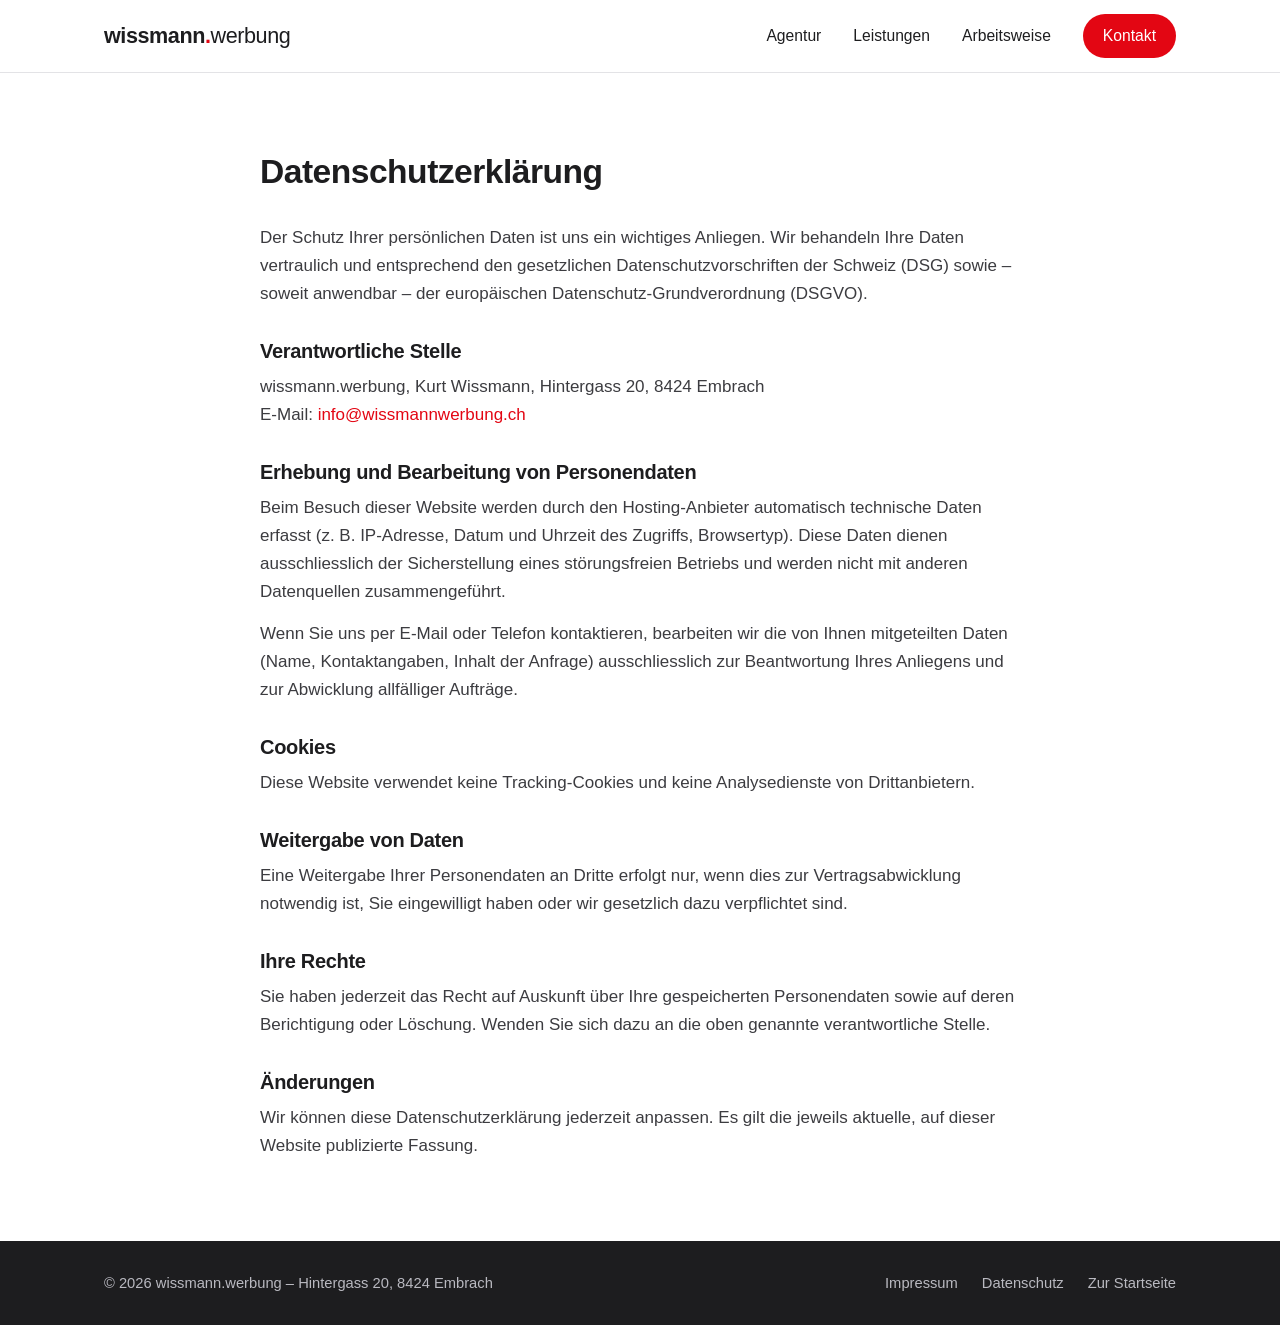
==== datenschutz.html @ 3ed04b6e "Statische Webseite für wissmann.werbung erstellen Startseite mit Agentur-, Leistungs-, Arbeitsweise-" ====
<!DOCTYPE html>
<html lang="de">
<head>
  <meta charset="UTF-8">
  <meta name="viewport" content="width=device-width, initial-scale=1.0">
  <title>Datenschutz – wissmann.werbung</title>
  <meta name="robots" content="noindex">
  <link rel="stylesheet" href="css/style.css">
  <link rel="icon" type="image/svg+xml" href="img/favicon.svg">
</head>
<body>

  <header class="site-header">
    <div class="container header-inner">
      <a href="index.html" class="logo">
        <span class="logo-main">wissmann</span><span class="logo-dot">.</span><span class="logo-sub">werbung</span>
      </a>
      <nav class="main-nav" id="mainNav">
        <a href="index.html#agentur">Agentur</a>
        <a href="index.html#leistungen">Leistungen</a>
        <a href="index.html#arbeitsweise">Arbeitsweise</a>
        <a href="index.html#kontakt" class="nav-cta">Kontakt</a>
      </nav>
      <button class="nav-toggle" id="navToggle" aria-label="Menü öffnen" aria-expanded="false">
        <span></span><span></span><span></span>
      </button>
    </div>
  </header>

  <main class="container page-content">
    <h1>Datenschutzerklärung</h1>

    <p>
      Der Schutz Ihrer persönlichen Daten ist uns ein wichtiges Anliegen. Wir behandeln
      Ihre Daten vertraulich und entsprechend den gesetzlichen Datenschutzvorschriften
      der Schweiz (DSG) sowie – soweit anwendbar – der europäischen
      Datenschutz-Grundverordnung (DSGVO).
    </p>

    <h2>Verantwortliche Stelle</h2>
    <p>
      wissmann.werbung, Kurt Wissmann, Hintergass 20, 8424 Embrach<br>
      E-Mail: <a href="mailto:info@wissmannwerbung.ch">info@wissmannwerbung.ch</a>
    </p>

    <h2>Erhebung und Bearbeitung von Personendaten</h2>
    <p>
      Beim Besuch dieser Website werden durch den Hosting-Anbieter automatisch
      technische Daten erfasst (z.&nbsp;B. IP-Adresse, Datum und Uhrzeit des Zugriffs,
      Browsertyp). Diese Daten dienen ausschliesslich der Sicherstellung eines
      störungsfreien Betriebs und werden nicht mit anderen Datenquellen zusammengeführt.
    </p>
    <p>
      Wenn Sie uns per E-Mail oder Telefon kontaktieren, bearbeiten wir die von Ihnen
      mitgeteilten Daten (Name, Kontaktangaben, Inhalt der Anfrage) ausschliesslich zur
      Beantwortung Ihres Anliegens und zur Abwicklung allfälliger Aufträge.
    </p>

    <h2>Cookies</h2>
    <p>
      Diese Website verwendet keine Tracking-Cookies und keine Analysedienste von
      Drittanbietern.
    </p>

    <h2>Weitergabe von Daten</h2>
    <p>
      Eine Weitergabe Ihrer Personendaten an Dritte erfolgt nur, wenn dies zur
      Vertragsabwicklung notwendig ist, Sie eingewilligt haben oder wir gesetzlich dazu
      verpflichtet sind.
    </p>

    <h2>Ihre Rechte</h2>
    <p>
      Sie haben jederzeit das Recht auf Auskunft über Ihre gespeicherten Personendaten
      sowie auf deren Berichtigung oder Löschung. Wenden Sie sich dazu an die oben
      genannte verantwortliche Stelle.
    </p>

    <h2>Änderungen</h2>
    <p>
      Wir können diese Datenschutzerklärung jederzeit anpassen. Es gilt die jeweils
      aktuelle, auf dieser Website publizierte Fassung.
    </p>
  </main>

  <footer class="site-footer">
    <div class="container footer-inner">
      <p>© <span id="year">2026</span> wissmann.werbung – Hintergass 20, 8424 Embrach</p>
      <nav class="footer-nav">
        <a href="impressum.html">Impressum</a>
        <a href="datenschutz.html">Datenschutz</a>
        <a href="index.html">Zur Startseite</a>
      </nav>
    </div>
  </footer>

  <script src="js/main.js"></script>
</body>
</html>
---- css/style.css ----
/* =========================================================
   wissmann.werbung – Stylesheet
   Schweizer Typografie: klar, reduziert, kräftiger Akzent
   ========================================================= */

:root {
  --color-ink: #1d1d1f;
  --color-body: #3c3c40;
  --color-muted: #77777d;
  --color-accent: #e30613;      /* kräftiges Werbe-Rot */
  --color-accent-dark: #b3050f;
  --color-bg: #ffffff;
  --color-bg-alt: #f4f4f5;
  --color-line: #e3e3e6;
  --font-stack: "Helvetica Neue", Helvetica, Arial, "Segoe UI", sans-serif;
  --container: 1120px;
  --radius: 10px;
}

* { margin: 0; padding: 0; box-sizing: border-box; }

html { scroll-behavior: smooth; }

body {
  font-family: var(--font-stack);
  color: var(--color-body);
  background: var(--color-bg);
  line-height: 1.65;
  font-size: 17px;
  -webkit-font-smoothing: antialiased;
}

.container {
  max-width: var(--container);
  margin: 0 auto;
  padding: 0 24px;
}

h1, h2, h3 {
  color: var(--color-ink);
  line-height: 1.15;
  letter-spacing: -0.015em;
}

.accent { color: var(--color-accent); }

a { color: var(--color-accent); text-decoration: none; }
a:hover { color: var(--color-accent-dark); }

/* ===== Header ===== */
.site-header {
  position: sticky;
  top: 0;
  z-index: 100;
  background: rgba(255, 255, 255, 0.94);
  backdrop-filter: blur(8px);
  border-bottom: 1px solid var(--color-line);
}

.header-inner {
  display: flex;
  align-items: center;
  justify-content: space-between;
  height: 72px;
}

.logo {
  font-size: 1.35rem;
  font-weight: 700;
  letter-spacing: -0.02em;
  color: var(--color-ink);
}
.logo:hover { color: var(--color-ink); }
.logo-dot { color: var(--color-accent); }
.logo-sub { font-weight: 300; }

.main-nav {
  display: flex;
  align-items: center;
  gap: 32px;
}

.main-nav a {
  color: var(--color-ink);
  font-weight: 500;
  font-size: 0.98rem;
}
.main-nav a:hover { color: var(--color-accent); }

.nav-cta {
  background: var(--color-accent);
  color: #fff !important;
  padding: 9px 20px;
  border-radius: 999px;
  transition: background 0.2s;
}
.nav-cta:hover { background: var(--color-accent-dark); }

.nav-toggle {
  display: none;
  flex-direction: column;
  gap: 5px;
  background: none;
  border: 0;
  cursor: pointer;
  padding: 8px;
}
.nav-toggle span {
  display: block;
  width: 24px;
  height: 2px;
  background: var(--color-ink);
  transition: transform 0.25s, opacity 0.25s;
}

/* ===== Hero ===== */
.hero {
  position: relative;
  padding: 110px 0 120px;
  background:
    radial-gradient(1000px 500px at 85% -10%, rgba(227, 6, 19, 0.07), transparent 60%),
    var(--color-bg);
  overflow: hidden;
}

.hero-inner { max-width: 780px; }

.hero-kicker {
  text-transform: uppercase;
  letter-spacing: 0.14em;
  font-size: 0.82rem;
  font-weight: 700;
  color: var(--color-accent);
  margin-bottom: 18px;
}

.hero h1 {
  font-size: clamp(2.2rem, 5vw, 3.6rem);
  font-weight: 800;
  margin-bottom: 24px;
}

.hero-lead {
  font-size: 1.15rem;
  color: var(--color-muted);
  max-width: 620px;
  margin-bottom: 36px;
}

.hero-actions { display: flex; gap: 14px; flex-wrap: wrap; }

.hero-stripe {
  position: absolute;
  right: -60px;
  bottom: -40px;
  width: 340px;
  height: 340px;
  background: linear-gradient(135deg, var(--color-accent), #ff5a3c);
  transform: rotate(12deg);
  border-radius: 48px;
  opacity: 0.09;
}

/* ===== Buttons ===== */
.btn {
  display: inline-block;
  padding: 13px 28px;
  border-radius: 999px;
  font-weight: 600;
  font-size: 1rem;
  transition: background 0.2s, color 0.2s, border-color 0.2s;
}

.btn-primary {
  background: var(--color-accent);
  color: #fff;
}
.btn-primary:hover { background: var(--color-accent-dark); color: #fff; }

.btn-outline {
  border: 2px solid var(--color-ink);
  color: var(--color-ink);
}
.btn-outline:hover {
  border-color: var(--color-accent);
  color: var(--color-accent);
}

.btn-light {
  background: #fff;
  color: var(--color-accent);
}
.btn-light:hover { background: #f3f3f3; color: var(--color-accent-dark); }

/* ===== Sections ===== */
.section { padding: 96px 0; }
.section-alt { background: var(--color-bg-alt); }

.section-head { margin-bottom: 52px; max-width: 720px; }

.section-kicker {
  text-transform: uppercase;
  letter-spacing: 0.14em;
  font-size: 0.8rem;
  font-weight: 700;
  color: var(--color-accent);
  margin-bottom: 12px;
}

.section-head h2 {
  font-size: clamp(1.7rem, 3.4vw, 2.5rem);
  font-weight: 800;
}

/* ===== Agentur ===== */
.two-col {
  display: grid;
  grid-template-columns: 1.4fr 1fr;
  gap: 56px;
  align-items: start;
}

.two-col p + p { margin-top: 18px; }

.fact-card {
  background: var(--color-bg-alt);
  border-radius: var(--radius);
  padding: 32px;
  border-top: 4px solid var(--color-accent);
}

.fact-list { list-style: none; }
.fact-list li {
  display: flex;
  justify-content: space-between;
  gap: 16px;
  padding: 12px 0;
  border-bottom: 1px solid var(--color-line);
  font-size: 0.97rem;
}
.fact-list li:last-child { border-bottom: 0; }
.fact-list strong { color: var(--color-ink); font-weight: 600; }
.fact-list span { text-align: right; color: var(--color-muted); }

/* ===== Leistungen ===== */
.cards {
  display: grid;
  grid-template-columns: repeat(3, 1fr);
  gap: 26px;
}

.card {
  background: #fff;
  border-radius: var(--radius);
  padding: 34px 30px;
  border: 1px solid var(--color-line);
  transition: transform 0.2s, box-shadow 0.2s;
}
.card:hover {
  transform: translateY(-4px);
  box-shadow: 0 14px 34px rgba(0, 0, 0, 0.08);
}

.card-icon {
  width: 52px;
  height: 52px;
  border-radius: 12px;
  background: rgba(227, 6, 19, 0.09);
  color: var(--color-accent);
  display: flex;
  align-items: center;
  justify-content: center;
  margin-bottom: 20px;
}
.card-icon svg { width: 28px; height: 28px; }

.card h3 { font-size: 1.15rem; margin-bottom: 10px; }
.card p { font-size: 0.96rem; color: var(--color-muted); }

/* ===== Arbeitsweise ===== */
.steps {
  list-style: none;
  display: grid;
  grid-template-columns: repeat(4, 1fr);
  gap: 26px;
  counter-reset: step;
}

.step {
  position: relative;
  padding: 28px 24px;
  background: var(--color-bg-alt);
  border-radius: var(--radius);
}

.step-num {
  display: inline-flex;
  align-items: center;
  justify-content: center;
  width: 40px;
  height: 40px;
  border-radius: 50%;
  background: var(--color-accent);
  color: #fff;
  font-weight: 700;
  margin-bottom: 16px;
}

.step h3 { font-size: 1.08rem; margin-bottom: 8px; }
.step p { font-size: 0.94rem; color: var(--color-muted); }

/* ===== CTA-Banner ===== */
.cta-banner {
  background: linear-gradient(120deg, var(--color-accent), #c00510 60%, #8f040c);
  color: #fff;
  padding: 76px 0;
}

.cta-inner { text-align: center; max-width: 640px; }
.cta-inner h2 { color: #fff; font-size: clamp(1.6rem, 3vw, 2.3rem); margin-bottom: 12px; }
.cta-inner p { opacity: 0.9; margin-bottom: 30px; }

/* ===== Kontakt ===== */
.contact-grid {
  display: grid;
  grid-template-columns: repeat(3, 1fr);
  gap: 26px;
}

.contact-block {
  background: var(--color-bg-alt);
  border-radius: var(--radius);
  padding: 32px 30px;
}

.contact-block h3 {
  font-size: 0.85rem;
  text-transform: uppercase;
  letter-spacing: 0.1em;
  color: var(--color-accent);
  margin-bottom: 8px;
}
.contact-block h3 + p { margin-bottom: 18px; }
.contact-block p:last-child { margin-bottom: 0; }
.contact-note { font-size: 0.88rem; color: var(--color-muted); }

/* ===== Footer ===== */
.site-footer {
  background: var(--color-ink);
  color: #b9b9c0;
  padding: 30px 0;
  font-size: 0.92rem;
}

.footer-inner {
  display: flex;
  justify-content: space-between;
  align-items: center;
  gap: 20px;
  flex-wrap: wrap;
}

.footer-nav { display: flex; gap: 24px; }
.footer-nav a { color: #b9b9c0; }
.footer-nav a:hover { color: #fff; }

/* ===== Unterseiten (Impressum / Datenschutz) ===== */
.page-content { padding: 80px 0; max-width: 760px; }
.page-content h1 { font-size: 2.1rem; font-weight: 800; margin-bottom: 32px; }
.page-content h2 { font-size: 1.25rem; margin: 32px 0 10px; }
.page-content p + p { margin-top: 14px; }

/* ===== Responsive ===== */
@media (max-width: 920px) {
  .cards { grid-template-columns: repeat(2, 1fr); }
  .steps { grid-template-columns: repeat(2, 1fr); }
  .contact-grid { grid-template-columns: 1fr; }
  .two-col { grid-template-columns: 1fr; gap: 36px; }
}

@media (max-width: 640px) {
  .section { padding: 64px 0; }
  .hero { padding: 72px 0 84px; }
  .cards, .steps { grid-template-columns: 1fr; }

  .nav-toggle { display: flex; }

  .main-nav {
    position: absolute;
    top: 72px;
    left: 0;
    right: 0;
    flex-direction: column;
    align-items: stretch;
    gap: 0;
    background: #fff;
    border-bottom: 1px solid var(--color-line);
    display: none;
  }
  .main-nav.open { display: flex; }
  .main-nav a {
    padding: 16px 24px;
    border-top: 1px solid var(--color-line);
  }
  .nav-cta { border-radius: 0; text-align: center; }
}
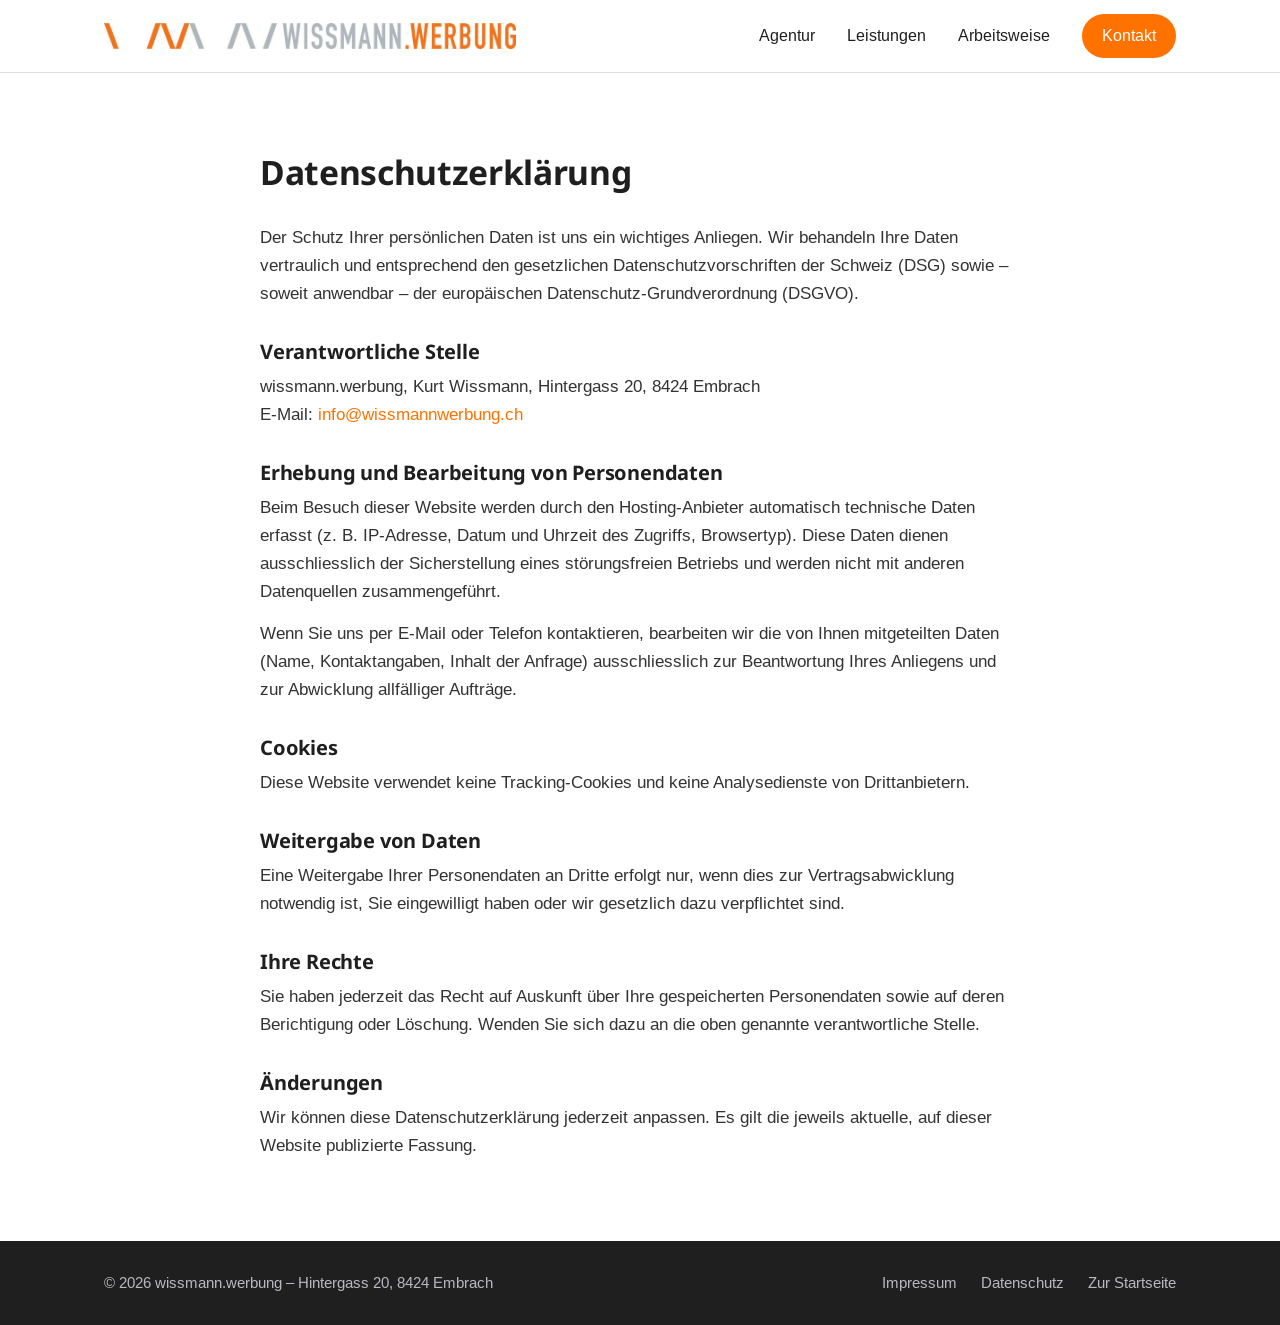
==== commit d7b07bb9: "Design an echte Markenidentität angleichen (Orange, Arimo/Droid Sans, Logo) Akzentfarbe von Rot (#e3" ====
--- a/datenschutz.html
+++ b/datenschutz.html
@@ -5,6 +5,9 @@
   <meta name="viewport" content="width=device-width, initial-scale=1.0">
   <title>Datenschutz – wissmann.werbung</title>
   <meta name="robots" content="noindex">
+  <link rel="preconnect" href="https://fonts.googleapis.com">
+  <link rel="preconnect" href="https://fonts.gstatic.com" crossorigin>
+  <link href="https://fonts.googleapis.com/css2?family=Arimo:ital,wght@0,400;0,500;0,600;0,700;1,400&family=Droid+Sans:wght@400;700&display=swap" rel="stylesheet">
   <link rel="stylesheet" href="css/style.css">
   <link rel="icon" type="image/svg+xml" href="img/favicon.svg">
 </head>
@@ -13,7 +16,7 @@
   <header class="site-header">
     <div class="container header-inner">
       <a href="index.html" class="logo">
-        <span class="logo-main">wissmann</span><span class="logo-dot">.</span><span class="logo-sub">werbung</span>
+        <img src="img/logo.jpg" alt="wissmann.werbung" width="460" height="29">
       </a>
       <nav class="main-nav" id="mainNav">
         <a href="index.html#agentur">Agentur</a>
--- a/css/style.css
+++ b/css/style.css
@@ -4,15 +4,16 @@
    ========================================================= */
 
 :root {
-  --color-ink: #1d1d1f;
-  --color-body: #3c3c40;
-  --color-muted: #77777d;
-  --color-accent: #e30613;      /* kräftiges Werbe-Rot */
-  --color-accent-dark: #b3050f;
+  --color-ink: #1f1f1f;
+  --color-body: #333333;
+  --color-muted: #666666;
+  --color-accent: #ff7200;      /* Marken-Orange (Signalfarbe) */
+  --color-accent-dark: #e56600; /* dunklere Orange-Variante für Hover */
   --color-bg: #ffffff;
-  --color-bg-alt: #f4f4f5;
-  --color-line: #e3e3e6;
-  --font-stack: "Helvetica Neue", Helvetica, Arial, "Segoe UI", sans-serif;
+  --color-bg-alt: #f3f3f3;
+  --color-line: #dddddd;
+  --font-stack: "Arimo", Helvetica, Arial, "Lucida Grande", sans-serif;
+  --font-heading: "Droid Sans", "Arimo", Helvetica, Arial, sans-serif;
   --container: 1120px;
   --radius: 10px;
 }
@@ -37,9 +38,10 @@
 }
 
 h1, h2, h3 {
+  font-family: var(--font-heading);
   color: var(--color-ink);
   line-height: 1.15;
-  letter-spacing: -0.015em;
+  letter-spacing: -0.01em;
 }
 
 .accent { color: var(--color-accent); }
@@ -65,14 +67,15 @@
 }
 
 .logo {
-  font-size: 1.35rem;
-  font-weight: 700;
-  letter-spacing: -0.02em;
-  color: var(--color-ink);
-}
-.logo:hover { color: var(--color-ink); }
-.logo-dot { color: var(--color-accent); }
-.logo-sub { font-weight: 300; }
+  display: flex;
+  align-items: center;
+}
+.logo img {
+  height: 26px;
+  width: auto;
+  max-width: 70vw;
+  display: block;
+}
 
 .main-nav {
   display: flex;
@@ -118,7 +121,7 @@
   position: relative;
   padding: 110px 0 120px;
   background:
-    radial-gradient(1000px 500px at 85% -10%, rgba(227, 6, 19, 0.07), transparent 60%),
+    radial-gradient(1000px 500px at 85% -10%, rgba(255, 114, 0, 0.10), transparent 60%),
     var(--color-bg);
   overflow: hidden;
 }
@@ -136,7 +139,7 @@
 
 .hero h1 {
   font-size: clamp(2.2rem, 5vw, 3.6rem);
-  font-weight: 800;
+  font-weight: 700;
   margin-bottom: 24px;
 }
 
@@ -155,10 +158,10 @@
   bottom: -40px;
   width: 340px;
   height: 340px;
-  background: linear-gradient(135deg, var(--color-accent), #ff5a3c);
+  background: linear-gradient(135deg, var(--color-accent), #ffb066);
   transform: rotate(12deg);
   border-radius: 48px;
-  opacity: 0.09;
+  opacity: 0.12;
 }
 
 /* ===== Buttons ===== */
@@ -209,7 +212,7 @@
 
 .section-head h2 {
   font-size: clamp(1.7rem, 3.4vw, 2.5rem);
-  font-weight: 800;
+  font-weight: 700;
 }
 
 /* ===== Agentur ===== */
@@ -265,7 +268,7 @@
   width: 52px;
   height: 52px;
   border-radius: 12px;
-  background: rgba(227, 6, 19, 0.09);
+  background: rgba(255, 114, 0, 0.12);
   color: var(--color-accent);
   display: flex;
   align-items: center;
@@ -311,7 +314,7 @@
 
 /* ===== CTA-Banner ===== */
 .cta-banner {
-  background: linear-gradient(120deg, var(--color-accent), #c00510 60%, #8f040c);
+  background: linear-gradient(120deg, var(--color-accent), #ff8f33 55%, #e56600);
   color: #fff;
   padding: 76px 0;
 }
@@ -366,7 +369,7 @@
 
 /* ===== Unterseiten (Impressum / Datenschutz) ===== */
 .page-content { padding: 80px 0; max-width: 760px; }
-.page-content h1 { font-size: 2.1rem; font-weight: 800; margin-bottom: 32px; }
+.page-content h1 { font-size: 2.1rem; font-weight: 700; margin-bottom: 32px; }
 .page-content h2 { font-size: 1.25rem; margin: 32px 0 10px; }
 .page-content p + p { margin-top: 14px; }
 
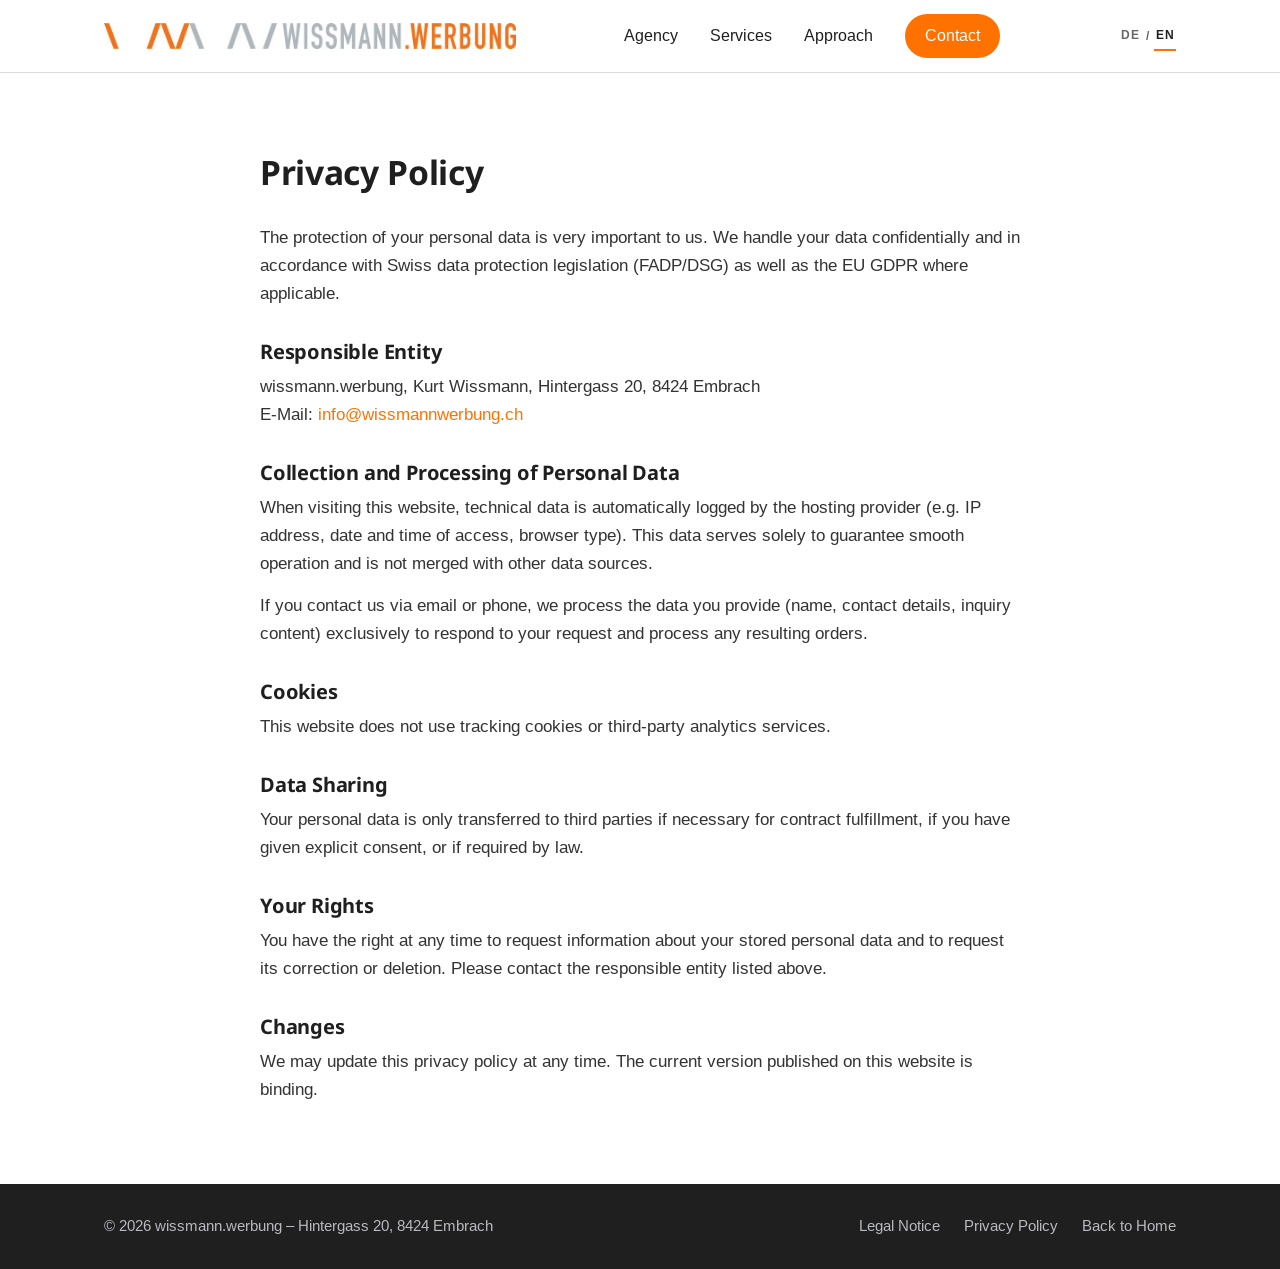
==== commit d2592163: "Add German and English language support" ====
--- a/datenschutz.html
+++ b/datenschutz.html
@@ -11,7 +11,7 @@
   <link rel="stylesheet" href="css/style.css">
   <link rel="icon" type="image/svg+xml" href="img/favicon.svg">
 </head>
-<body>
+<body data-page="datenschutz">
 
   <header class="site-header">
     <div class="container header-inner">
@@ -24,6 +24,11 @@
         <a href="index.html#arbeitsweise">Arbeitsweise</a>
         <a href="index.html#kontakt" class="nav-cta">Kontakt</a>
       </nav>
+      <div class="lang-switcher" aria-label="Sprache / Language">
+        <button type="button" class="lang-btn" data-lang="de" aria-label="Deutsch">DE</button>
+        <span aria-hidden="true">/</span>
+        <button type="button" class="lang-btn" data-lang="en" aria-label="English">EN</button>
+      </div>
       <button class="nav-toggle" id="navToggle" aria-label="Menü öffnen" aria-expanded="false">
         <span></span><span></span><span></span>
       </button>
@@ -97,6 +102,7 @@
     </div>
   </footer>
 
+  <script src="js/i18n.js"></script>
   <script src="js/main.js"></script>
 </body>
 </html>
--- a/css/style.css
+++ b/css/style.css
@@ -108,6 +108,35 @@
   cursor: pointer;
   padding: 8px;
 }
+
+.lang-switcher {
+  display: flex;
+  align-items: center;
+  gap: 0.3rem;
+  margin-left: 0.75rem;
+  color: var(--color-muted);
+  font-size: 0.75rem;
+  font-weight: 700;
+  letter-spacing: 0.06em;
+}
+
+.lang-btn {
+  padding: 0.25rem 0.1rem;
+  border: 0;
+  border-bottom: 2px solid transparent;
+  background: none;
+  color: inherit;
+  font: inherit;
+  letter-spacing: inherit;
+  cursor: pointer;
+}
+
+.lang-btn:hover,
+.lang-btn:focus-visible,
+.lang-btn.is-active {
+  border-bottom-color: var(--color-accent);
+  color: var(--color-ink);
+}
 .nav-toggle span {
   display: block;
   width: 24px;
@@ -152,18 +181,6 @@
 
 .hero-actions { display: flex; gap: 14px; flex-wrap: wrap; }
 
-.hero-stripe {
-  position: absolute;
-  right: -60px;
-  bottom: -40px;
-  width: 340px;
-  height: 340px;
-  background: linear-gradient(135deg, var(--color-accent), #ffb066);
-  transform: rotate(12deg);
-  border-radius: 48px;
-  opacity: 0.12;
-}
-
 /* ===== Buttons ===== */
 .btn {
   display: inline-block;
@@ -347,6 +364,201 @@
 .contact-block p:last-child { margin-bottom: 0; }
 .contact-note { font-size: 0.88rem; color: var(--color-muted); }
 
+.section-intro {
+  margin-top: 16px;
+  font-size: 1.05rem;
+  color: var(--color-muted);
+}
+
+/* ===== Portfolio / Impressionen ===== */
+.pf-filters {
+  display: flex;
+  flex-wrap: wrap;
+  gap: 10px;
+  margin-bottom: 8px;
+}
+.pf-filter {
+  font-family: inherit;
+  font-size: 0.92rem;
+  font-weight: 500;
+  color: var(--color-ink);
+  background: #fff;
+  border: 1px solid var(--color-line);
+  border-radius: 999px;
+  padding: 9px 18px;
+  cursor: pointer;
+  transition: background 0.18s, color 0.18s, border-color 0.18s;
+}
+.pf-filter:hover { border-color: var(--color-accent); color: var(--color-accent); }
+.pf-filter.is-active {
+  background: var(--color-accent);
+  border-color: var(--color-accent);
+  color: #fff;
+}
+
+.pf-hint {
+  margin-top: 8px;
+  color: var(--color-muted);
+  font-size: 0.97rem;
+}
+.pf-hint[hidden] { display: none; }
+
+.pf-group { margin-top: 40px; }
+.pf-group[hidden] { display: none; }
+
+.pf-group-head { margin-bottom: 22px; max-width: 720px; }
+.pf-group-head h3 {
+  font-size: 1.4rem;
+  position: relative;
+  padding-left: 16px;
+}
+.pf-group-head h3::before {
+  content: "";
+  position: absolute;
+  left: 0;
+  top: 0.15em;
+  bottom: 0.15em;
+  width: 4px;
+  border-radius: 2px;
+  background: var(--color-accent);
+}
+.pf-group-head p {
+  margin-top: 8px;
+  font-size: 0.97rem;
+  color: var(--color-muted);
+}
+
+.pf-grid {
+  display: grid;
+  grid-template-columns: repeat(3, 1fr);
+  gap: 22px;
+}
+
+.pf-item {
+  margin: 0;
+  background: #fff;
+  border: 1px solid var(--color-line);
+  border-radius: var(--radius);
+  overflow: hidden;
+  cursor: zoom-in;
+  transition: transform 0.2s, box-shadow 0.2s;
+}
+.pf-item:hover {
+  transform: translateY(-4px);
+  box-shadow: 0 14px 34px rgba(0, 0, 0, 0.10);
+}
+.pf-item img {
+  display: block;
+  width: 100%;
+  height: auto;
+  aspect-ratio: 3 / 2;
+  object-fit: cover;
+  background: var(--color-bg-alt);
+}
+.pf-item figcaption {
+  padding: 12px 16px;
+  font-size: 0.9rem;
+  color: var(--color-ink);
+  font-weight: 500;
+}
+
+/* ===== Referenzen / Kunden ===== */
+.client-grid {
+  list-style: none;
+  display: grid;
+  grid-template-columns: repeat(3, 1fr);
+  gap: 1px;
+  background: var(--color-line);
+  border: 1px solid var(--color-line);
+  border-radius: var(--radius);
+  overflow: hidden;
+}
+.client-grid li {
+  background: #fff;
+  padding: 18px 22px;
+  font-size: 0.97rem;
+  color: var(--color-muted);
+  display: flex;
+  align-items: center;
+}
+.client-grid li a {
+  color: var(--color-ink);
+  font-weight: 500;
+}
+.client-grid li a:hover { color: var(--color-accent); }
+
+/* ===== Team ===== */
+.team-grid {
+  display: grid;
+  grid-template-columns: repeat(4, 1fr);
+  gap: 26px;
+}
+.team-card {
+  background: #fff;
+  border: 1px solid var(--color-line);
+  border-radius: var(--radius);
+  padding: 30px 26px;
+  border-top: 4px solid var(--color-accent);
+}
+.team-card-partner { border-top-color: var(--color-ink); }
+.team-card h3 { font-size: 1.15rem; margin-bottom: 4px; }
+.team-role {
+  font-size: 0.82rem;
+  text-transform: uppercase;
+  letter-spacing: 0.08em;
+  font-weight: 700;
+  color: var(--color-accent);
+  margin-bottom: 12px;
+}
+.team-card-partner .team-role { color: var(--color-ink); }
+.team-card p:last-child { font-size: 0.94rem; color: var(--color-muted); }
+
+/* ===== Lightbox ===== */
+.lightbox {
+  position: fixed;
+  inset: 0;
+  z-index: 200;
+  display: none;
+  align-items: center;
+  justify-content: center;
+  padding: 24px;
+  background: rgba(20, 20, 20, 0.9);
+}
+.lightbox.open { display: flex; }
+.lightbox figure {
+  margin: 0;
+  max-width: 1000px;
+  width: 100%;
+  text-align: center;
+}
+.lightbox img {
+  max-width: 100%;
+  max-height: 82vh;
+  border-radius: var(--radius);
+  box-shadow: 0 20px 60px rgba(0, 0, 0, 0.5);
+}
+.lightbox figcaption {
+  color: #fff;
+  margin-top: 14px;
+  font-size: 0.95rem;
+}
+.lightbox-close {
+  position: absolute;
+  top: 18px;
+  right: 22px;
+  width: 44px;
+  height: 44px;
+  border: 0;
+  border-radius: 50%;
+  background: rgba(255, 255, 255, 0.12);
+  color: #fff;
+  font-size: 1.6rem;
+  line-height: 1;
+  cursor: pointer;
+  transition: background 0.2s;
+}
+.lightbox-close:hover { background: var(--color-accent); }
+
 /* ===== Footer ===== */
 .site-footer {
   background: var(--color-ink);
@@ -379,13 +591,12 @@
   .steps { grid-template-columns: repeat(2, 1fr); }
   .contact-grid { grid-template-columns: 1fr; }
   .two-col { grid-template-columns: 1fr; gap: 36px; }
-}
-
-@media (max-width: 640px) {
-  .section { padding: 64px 0; }
-  .hero { padding: 72px 0 84px; }
-  .cards, .steps { grid-template-columns: 1fr; }
-
+  .pf-grid { grid-template-columns: repeat(2, 1fr); }
+  .client-grid { grid-template-columns: repeat(2, 1fr); }
+  .team-grid { grid-template-columns: repeat(2, 1fr); }
+}
+
+@media (max-width: 820px) {
   .nav-toggle { display: flex; }
 
   .main-nav {
@@ -406,4 +617,36 @@
     border-top: 1px solid var(--color-line);
   }
   .nav-cta { border-radius: 0; text-align: center; }
-}
+  .lang-switcher { margin-left: auto; margin-right: 0.5rem; }
+}
+
+@media (max-width: 640px) {
+  .section { padding: 64px 0; }
+  .hero { padding: 72px 0 84px; }
+  .cards, .steps { grid-template-columns: 1fr; }
+  .pf-grid { grid-template-columns: repeat(2, 1fr); gap: 14px; }
+  .pf-item figcaption { padding: 10px 12px; font-size: 0.85rem; }
+  .client-grid { grid-template-columns: 1fr; }
+  .team-grid { grid-template-columns: 1fr; }
+
+  .nav-toggle { display: flex; }
+
+  .main-nav {
+    position: absolute;
+    top: 72px;
+    left: 0;
+    right: 0;
+    flex-direction: column;
+    align-items: stretch;
+    gap: 0;
+    background: #fff;
+    border-bottom: 1px solid var(--color-line);
+    display: none;
+  }
+  .main-nav.open { display: flex; }
+  .main-nav a {
+    padding: 16px 24px;
+    border-top: 1px solid var(--color-line);
+  }
+  .nav-cta { border-radius: 0; text-align: center; }
+}
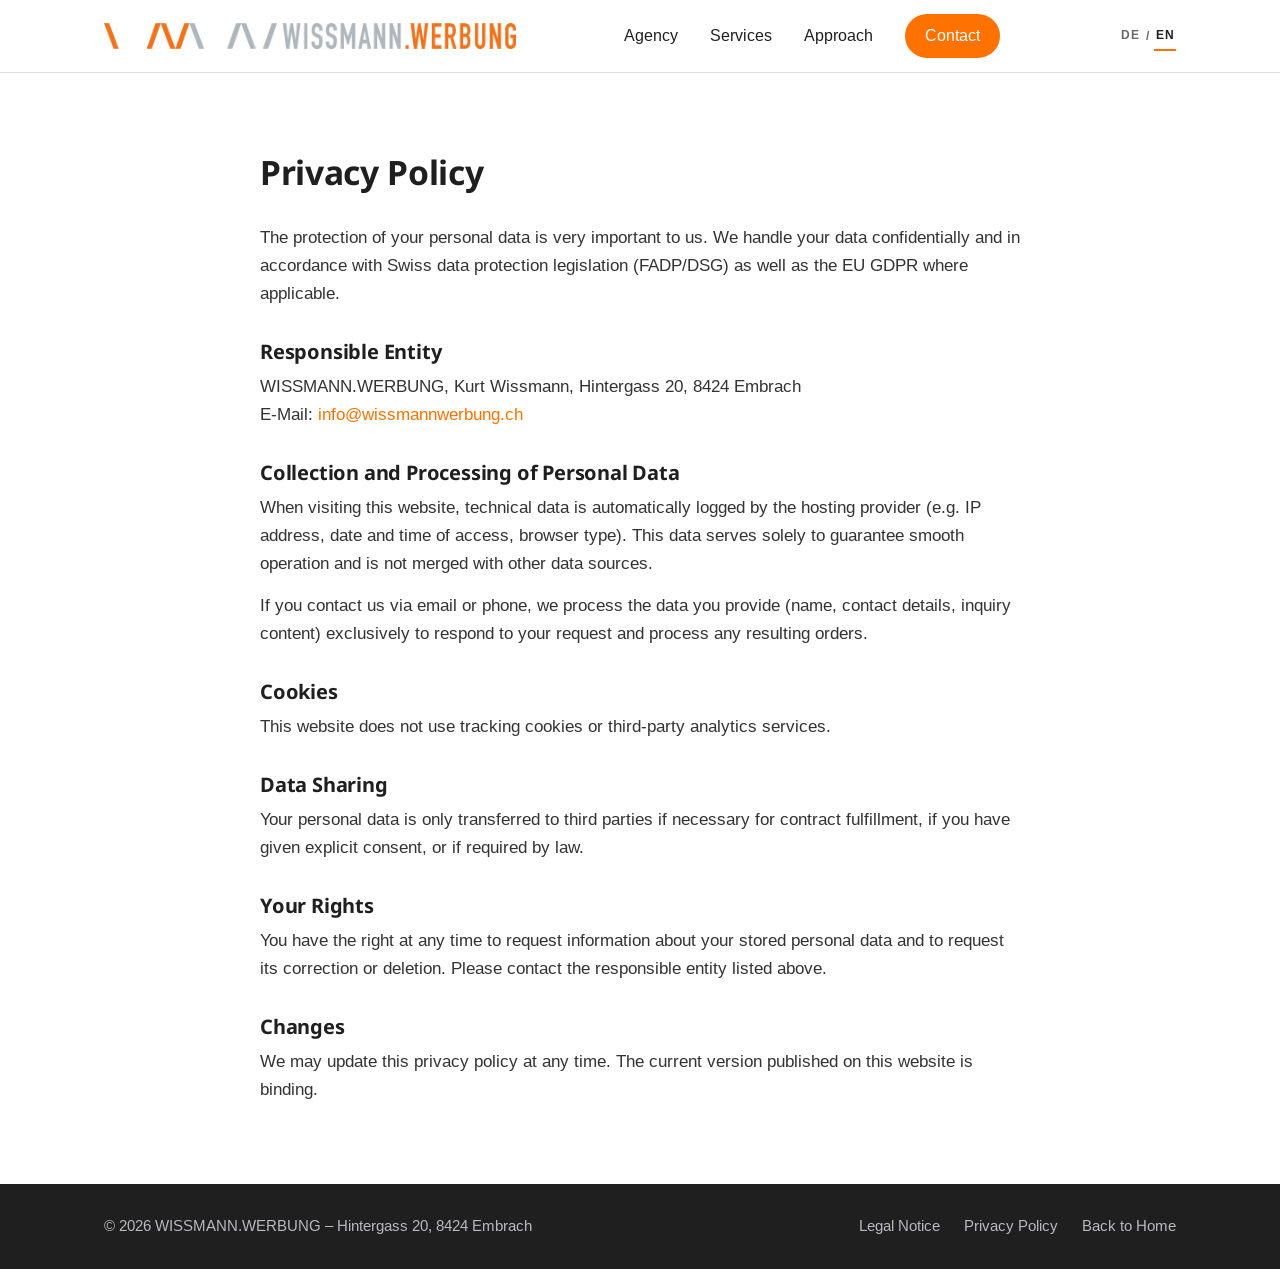
==== commit e249d766: "Use uppercase brand name throughout site" ====
--- a/datenschutz.html
+++ b/datenschutz.html
@@ -3,7 +3,7 @@
 <head>
   <meta charset="UTF-8">
   <meta name="viewport" content="width=device-width, initial-scale=1.0">
-  <title>Datenschutz – wissmann.werbung</title>
+  <title>Datenschutz – WISSMANN.WERBUNG</title>
   <meta name="robots" content="noindex">
   <link rel="preconnect" href="https://fonts.googleapis.com">
   <link rel="preconnect" href="https://fonts.gstatic.com" crossorigin>
@@ -16,7 +16,7 @@
   <header class="site-header">
     <div class="container header-inner">
       <a href="index.html" class="logo">
-        <img src="img/logo.jpg" alt="wissmann.werbung" width="460" height="29">
+        <img src="img/logo.jpg" alt="WISSMANN.WERBUNG" width="460" height="29">
       </a>
       <nav class="main-nav" id="mainNav">
         <a href="index.html#agentur">Agentur</a>
@@ -47,7 +47,7 @@
 
     <h2>Verantwortliche Stelle</h2>
     <p>
-      wissmann.werbung, Kurt Wissmann, Hintergass 20, 8424 Embrach<br>
+      WISSMANN.WERBUNG, Kurt Wissmann, Hintergass 20, 8424 Embrach<br>
       E-Mail: <a href="mailto:info@wissmannwerbung.ch">info@wissmannwerbung.ch</a>
     </p>
 
@@ -93,7 +93,7 @@
 
   <footer class="site-footer">
     <div class="container footer-inner">
-      <p>© <span id="year">2026</span> wissmann.werbung – Hintergass 20, 8424 Embrach</p>
+      <p>© <span id="year">2026</span> WISSMANN.WERBUNG – Hintergass 20, 8424 Embrach</p>
       <nav class="footer-nav">
         <a href="impressum.html">Impressum</a>
         <a href="datenschutz.html">Datenschutz</a>
--- a/css/style.css
+++ b/css/style.css
@@ -1,5 +1,5 @@
 /* =========================================================
-   wissmann.werbung – Stylesheet
+   WISSMANN.WERBUNG – Stylesheet
    Schweizer Typografie: klar, reduziert, kräftiger Akzent
    ========================================================= */
 
